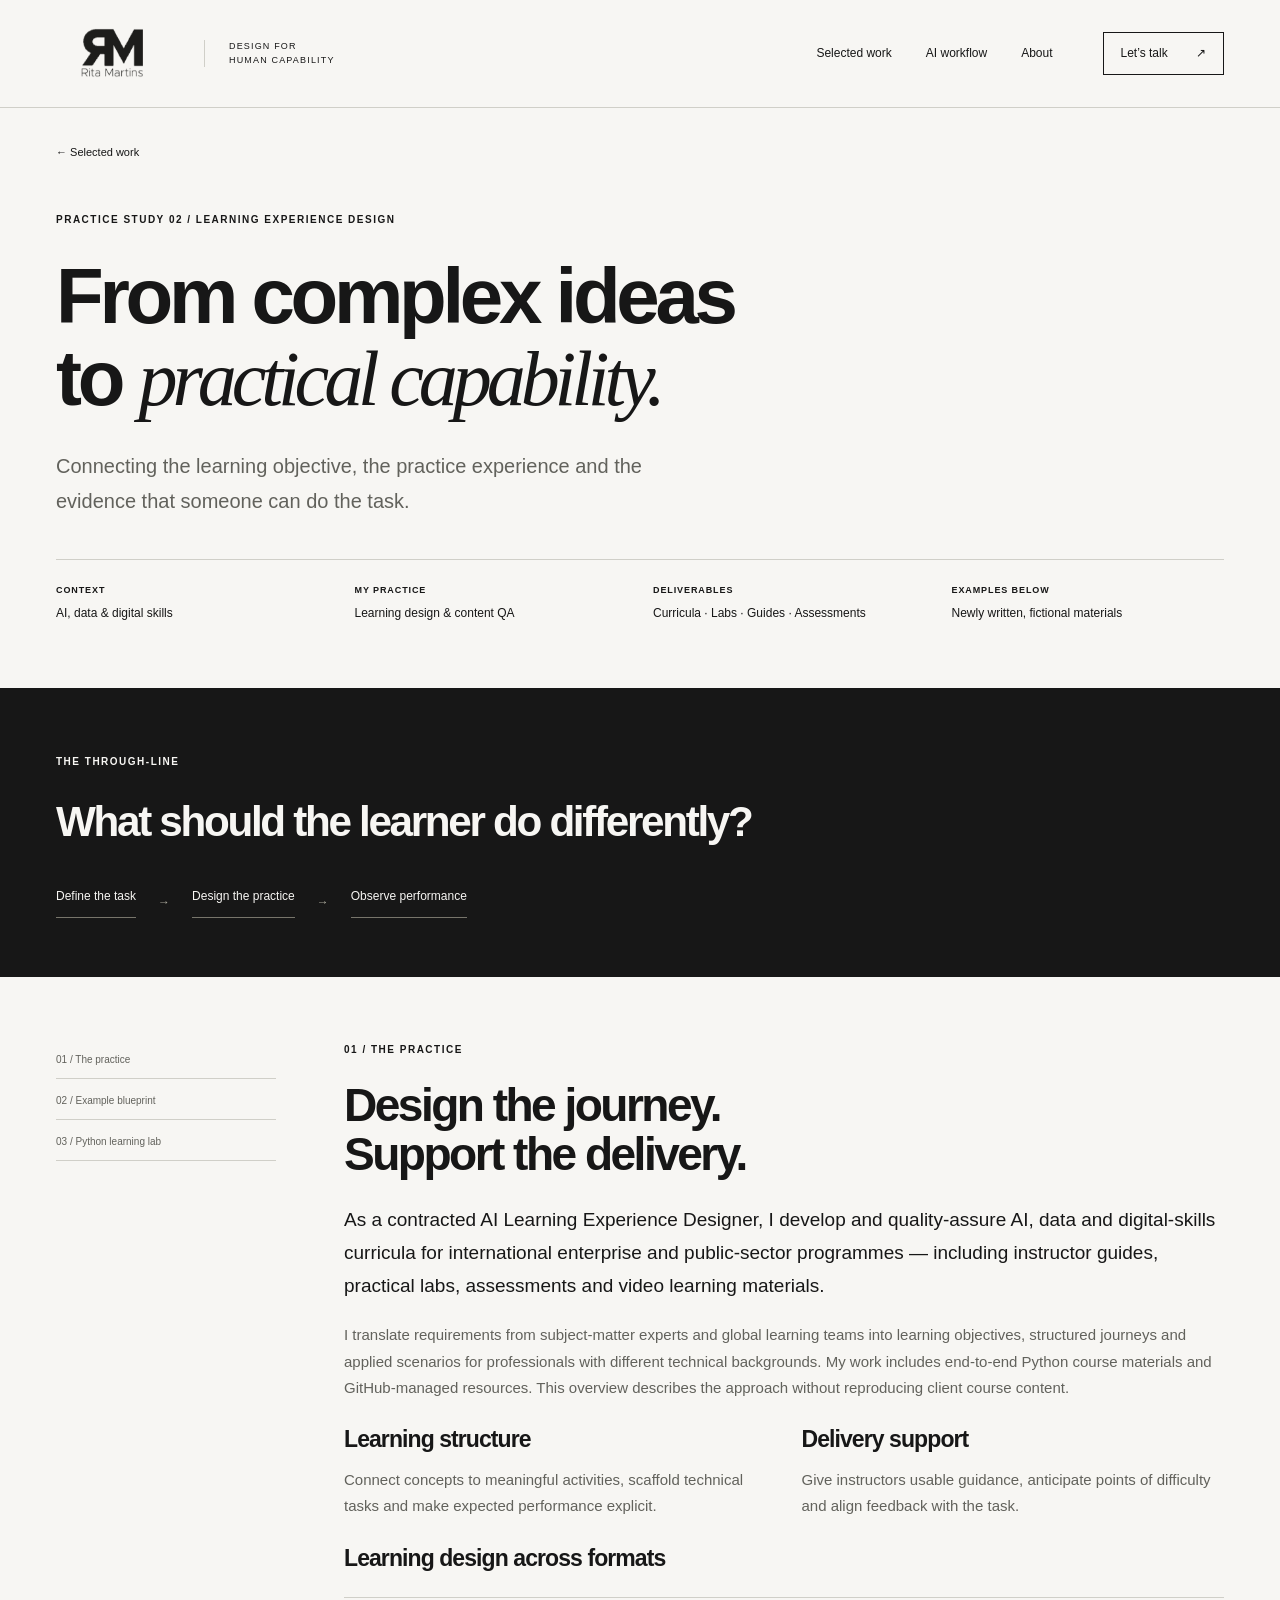
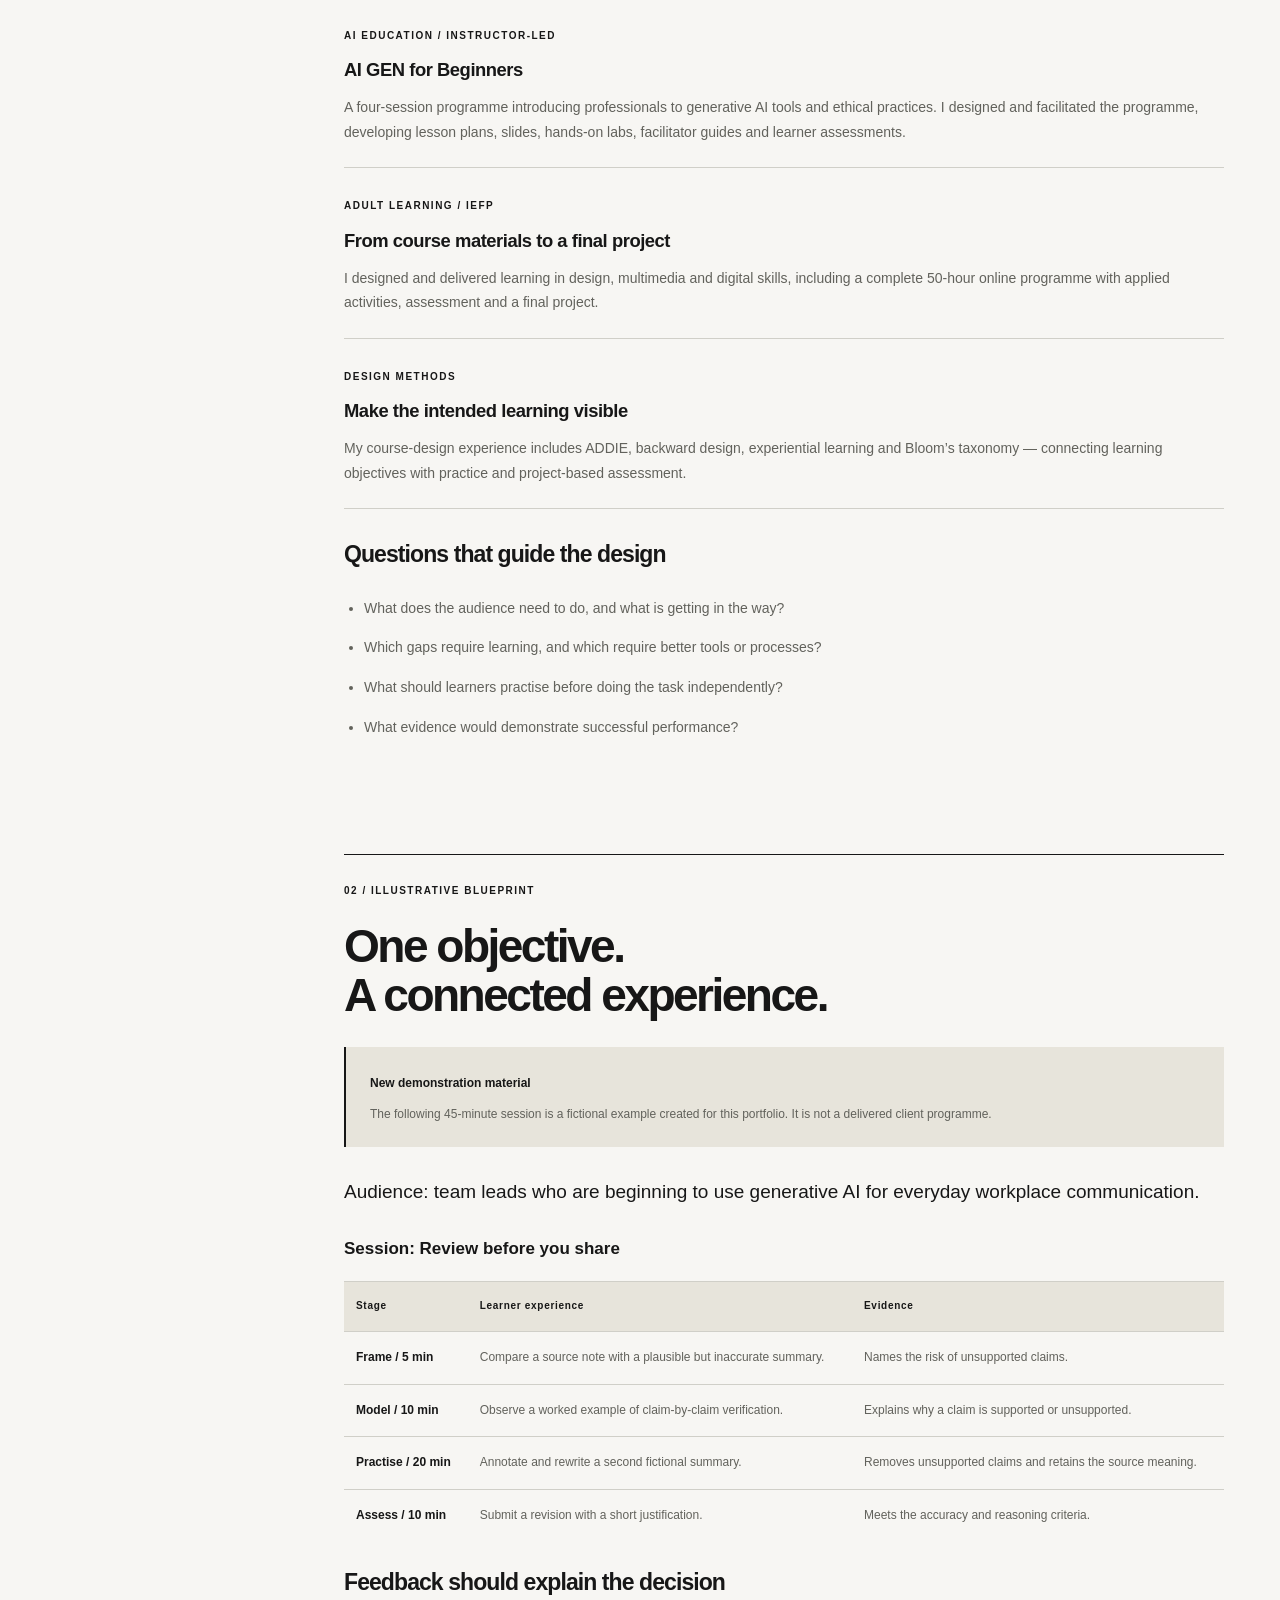
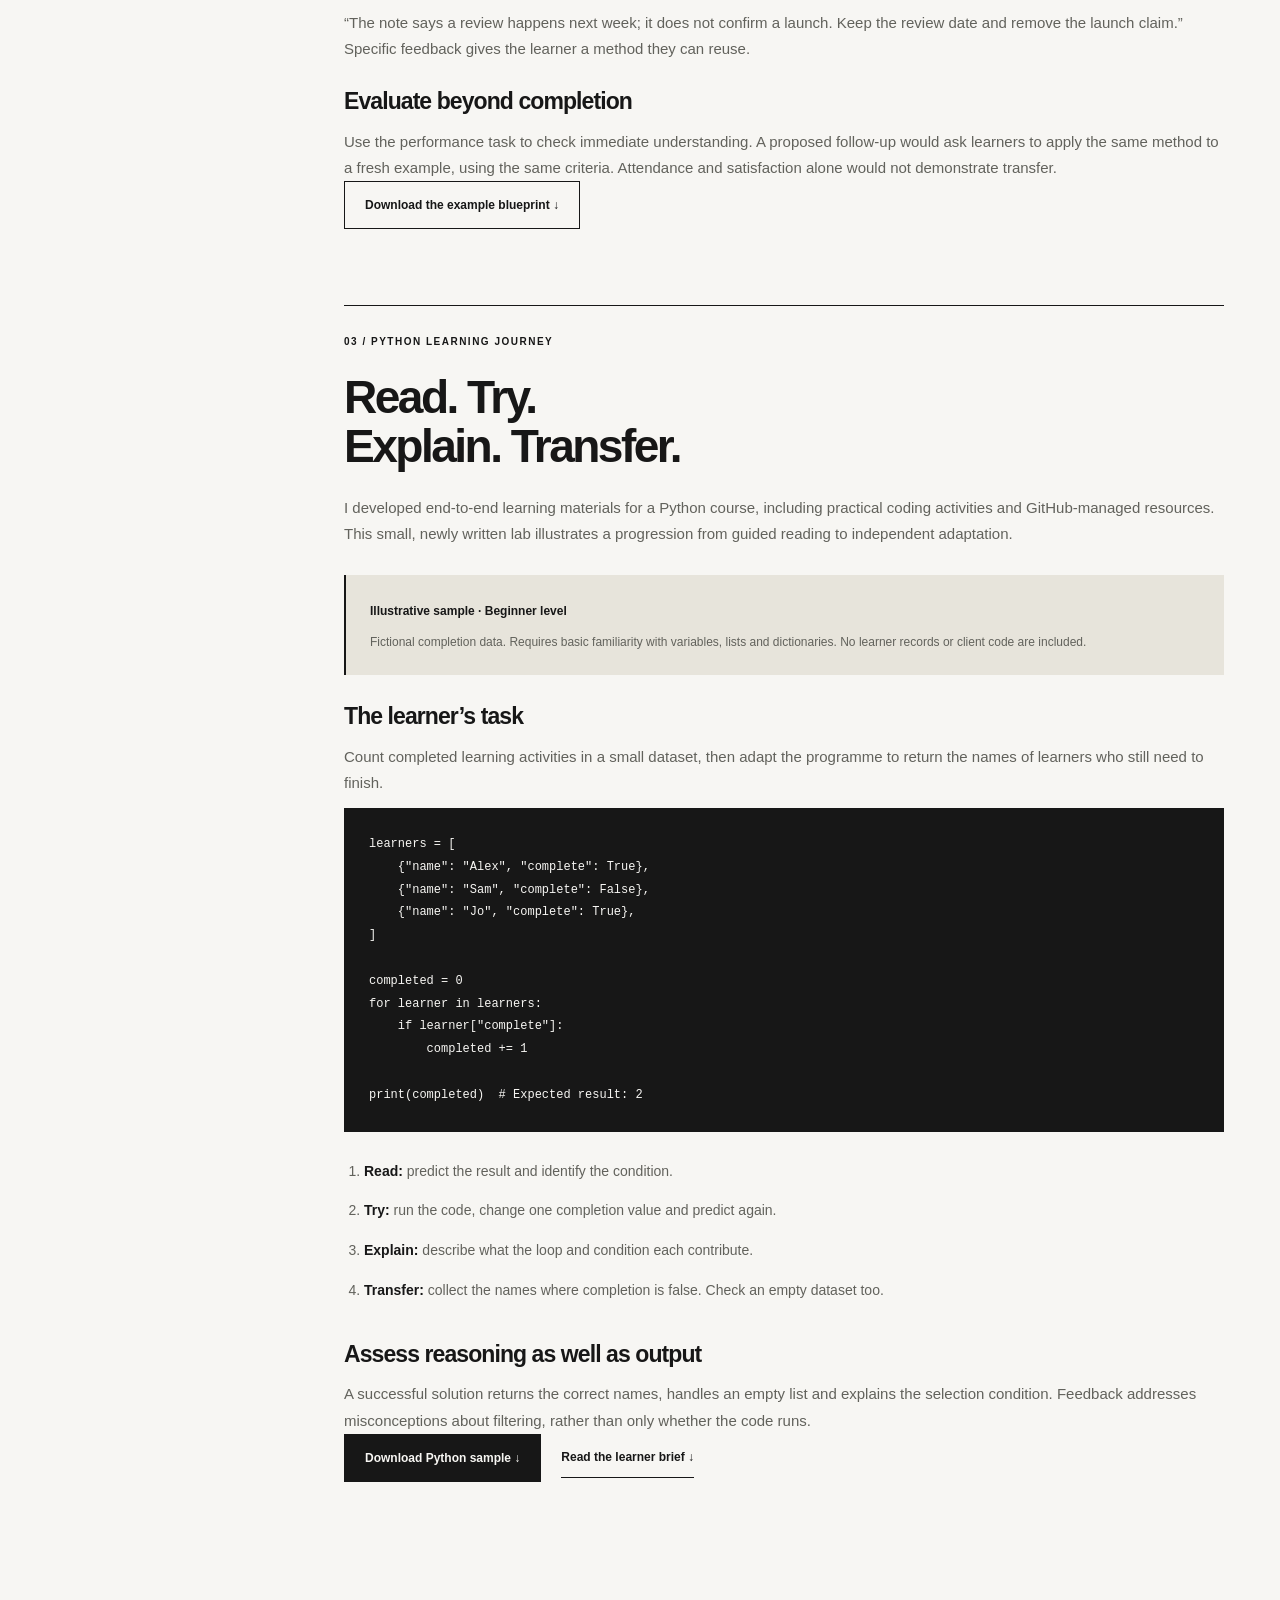
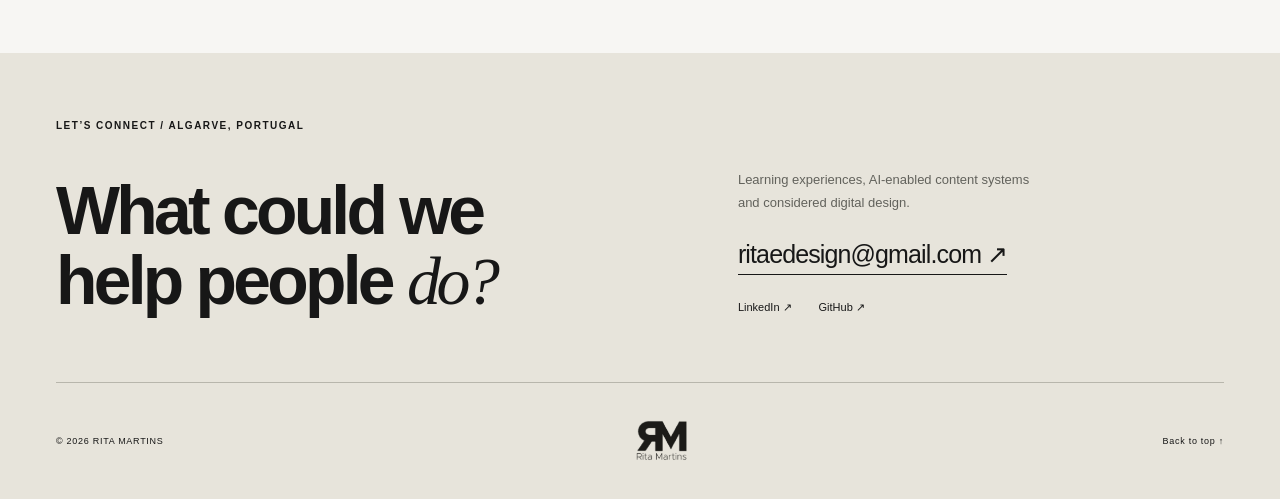
==== learning-design.html @ 3ad0efac "Publish independent learning design portfolio" ====
<!doctype html>
<html lang="en-GB"><head><meta charset="utf-8"><meta name="viewport" content="width=device-width,initial-scale=1">
<title>Learning experience design — Rita Martins</title><meta name="description" content="Rita Martins’ approach to AI and technical learning, with an illustrative learning blueprint and a practical Python lab."><meta name="theme-color" content="#f7f6f3">
<meta property="og:type" content="website"><meta property="og:title" content="Learning experience design — Rita Martins"><meta property="og:description" content="Rita Martins’ approach to AI and technical learning, with an illustrative learning blueprint and a practical Python lab."><link rel="icon" type="image/png" href="assets/rm-logo.png"><link rel="stylesheet" href="styles.css"><script src="script.js" defer></script><link rel="canonical" href="https://ritelian.github.io/rita-agentic-portfolio/learning-design.html"><meta property="og:url" content="https://ritelian.github.io/rita-agentic-portfolio/learning-design.html"><meta property="og:image" content="https://ritelian.github.io/rita-agentic-portfolio/assets/rita-portrait.jpg"><meta property="og:image:alt" content="Rita Martins, designer and educator"></head>
<body><a class="skip" href="#main">Skip to content</a><header class="header"><a class="brand" href="index.html" aria-label="Rita Martins home"><img src="assets/rm-logo.png" width="176" height="106" alt="RM — Rita Martins"></a><span class="header-note">DESIGN FOR<br>HUMAN CAPABILITY</span><button class="menu-toggle" hidden aria-expanded="false" aria-controls="navigation">Menu +</button><nav id="navigation" aria-label="Primary"><a href="index.html#work">Selected work</a><a href="workflow.html">AI workflow</a><a href="index.html#about">About</a><a class="nav-contact" href="#contact">Let’s talk <span aria-hidden="true">↗</span></a></nav></header>
<main id="main"><div class="wrap"><a class="breadcrumb" href="index.html#work">← Selected work</a><section class="case-hero"><div class="kicker">PRACTICE STUDY 02 / LEARNING EXPERIENCE DESIGN</div><h1>From complex ideas<br>to <em>practical capability.</em></h1><p class="case-deck">Connecting the learning objective, the practice experience and the evidence that someone can do the task.</p><dl class="case-meta"><div><dt>CONTEXT</dt><dd>AI, data &amp; digital skills</dd></div><div><dt>MY PRACTICE</dt><dd>Learning design &amp; content QA</dd></div><div><dt>DELIVERABLES</dt><dd>Curricula · Labs · Guides · Assessments</dd></div><div><dt>EXAMPLES BELOW</dt><dd>Newly written, fictional materials</dd></div></dl></section></div><section class="case-banner"><div class="wrap"><span class="kicker">THE THROUGH-LINE</span><h2>What should the learner do differently?</h2><div class="banner-flow"><span>Define the task</span><b aria-hidden="true">→</b><span>Design the practice</span><b aria-hidden="true">→</b><span>Observe performance</span></div></div></section><div class="wrap case-layout"><aside class="case-nav" aria-label="Practice study sections"><a href="#practice">01 / The practice</a><a href="#blueprint">02 / Example blueprint</a><a href="#python">03 / Python learning lab</a></aside><div class="case-content"><section id="practice"><div class="kicker">01 / THE PRACTICE</div><h2>Design the journey.<br>Support the delivery.</h2><p class="lead">As a contracted AI Learning Experience Designer, I develop and quality-assure AI, data and digital-skills curricula for international enterprise and public-sector programmes — including instructor guides, practical labs, assessments and video learning materials.</p><p>I translate requirements from subject-matter experts and global learning teams into learning objectives, structured journeys and applied scenarios for professionals with different technical backgrounds. My work includes end-to-end Python course materials and GitHub-managed resources. This overview describes the approach without reproducing client course content.</p><div class="two-col"><article><h3>Learning structure</h3><p>Connect concepts to meaningful activities, scaffold technical tasks and make expected performance explicit.</p></article><article><h3>Delivery support</h3><p>Give instructors usable guidance, anticipate points of difficulty and align feedback with the task.</p></article></div><h3>Learning design across formats</h3><div class="practice-record"><article><span class="kicker">AI EDUCATION / INSTRUCTOR-LED</span><h4>AI GEN for Beginners</h4><p>A four-session programme introducing professionals to generative AI tools and ethical practices. I designed and facilitated the programme, developing lesson plans, slides, hands-on labs, facilitator guides and learner assessments.</p></article><article><span class="kicker">ADULT LEARNING / IEFP</span><h4>From course materials to a final project</h4><p>I designed and delivered learning in design, multimedia and digital skills, including a complete 50-hour online programme with applied activities, assessment and a final project.</p></article><article><span class="kicker">DESIGN METHODS</span><h4>Make the intended learning visible</h4><p>My course-design experience includes ADDIE, backward design, experiential learning and Bloom’s taxonomy — connecting learning objectives with practice and project-based assessment.</p></article></div><h3>Questions that guide the design</h3><ul class="clean-list"><li>What does the audience need to do, and what is getting in the way?</li><li>Which gaps require learning, and which require better tools or processes?</li><li>What should learners practise before doing the task independently?</li><li>What evidence would demonstrate successful performance?</li></ul></section><section id="blueprint"><div class="kicker">02 / ILLUSTRATIVE BLUEPRINT</div><h2>One objective.<br>A connected experience.</h2><div class="note"><strong>New demonstration material</strong><p>The following 45-minute session is a fictional example created for this portfolio. It is not a delivered client programme.</p></div><p class="lead">Audience: team leads who are beginning to use generative AI for everyday workplace communication.</p><div class="blueprint-table"><table><caption>Session: Review before you share</caption><thead><tr><th scope="col">Stage</th><th scope="col">Learner experience</th><th scope="col">Evidence</th></tr></thead><tbody><tr><th scope="row">Frame / 5 min</th><td>Compare a source note with a plausible but inaccurate summary.</td><td>Names the risk of unsupported claims.</td></tr><tr><th scope="row">Model / 10 min</th><td>Observe a worked example of claim-by-claim verification.</td><td>Explains why a claim is supported or unsupported.</td></tr><tr><th scope="row">Practise / 20 min</th><td>Annotate and rewrite a second fictional summary.</td><td>Removes unsupported claims and retains the source meaning.</td></tr><tr><th scope="row">Assess / 10 min</th><td>Submit a revision with a short justification.</td><td>Meets the accuracy and reasoning criteria.</td></tr></tbody></table></div><h3>Feedback should explain the decision</h3><p>“The note says a review happens next week; it does not confirm a launch. Keep the review date and remove the launch claim.” Specific feedback gives the learner a method they can reuse.</p><h3>Evaluate beyond completion</h3><p>Use the performance task to check immediate understanding. A proposed follow-up would ask learners to apply the same method to a fresh example, using the same criteria. Attendance and satisfaction alone would not demonstrate transfer.</p><a class="button secondary" href="samples/ai-learning-blueprint.md" download>Download the example blueprint ↓</a></section>
<section id="python"><div class="kicker">03 / PYTHON LEARNING JOURNEY</div><h2>Read. Try.<br>Explain. Transfer.</h2><p>I developed end-to-end learning materials for a Python course, including practical coding activities and GitHub-managed resources. This small, newly written lab illustrates a progression from guided reading to independent adaptation.</p><div class="note"><strong>Illustrative sample · Beginner level</strong><p>Fictional completion data. Requires basic familiarity with variables, lists and dictionaries. No learner records or client code are included.</p></div><h3>The learner’s task</h3><p>Count completed learning activities in a small dataset, then adapt the programme to return the names of learners who still need to finish.</p><pre class="terminal"><code>learners = [
    {"name": "Alex", "complete": True},
    {"name": "Sam", "complete": False},
    {"name": "Jo", "complete": True},
]

completed = 0
for learner in learners:
    if learner["complete"]:
        completed += 1

print(completed)  # Expected result: 2</code></pre><ol class="clean-list"><li><strong>Read:</strong> predict the result and identify the condition.</li><li><strong>Try:</strong> run the code, change one completion value and predict again.</li><li><strong>Explain:</strong> describe what the loop and condition each contribute.</li><li><strong>Transfer:</strong> collect the names where completion is false. Check an empty dataset too.</li></ol><h3>Assess reasoning as well as output</h3><p>A successful solution returns the correct names, handles an empty list and explains the selection condition. Feedback addresses misconceptions about filtering, rather than only whether the code runs.</p><div class="demo-actions"><a class="button" href="samples/python-learning-lab.py" download>Download Python sample ↓</a><a class="text-link" href="samples/python-learning-lab.md" download>Read the learner brief ↓</a></div></section></div></div></main><footer id="contact" class="footer"><div class="wrap"><div class="kicker">LET’S CONNECT / ALGARVE, PORTUGAL</div><div class="footer-grid"><h2>What could we<br>help people <em>do?</em></h2><div><p>Learning experiences, AI-enabled content systems<br>and considered digital design.</p><a class="email" href="mailto:ritaedesign@gmail.com">ritaedesign@gmail.com ↗</a><div class="social"><a href="https://www.linkedin.com/in/ritaelianamartins/" target="_blank" rel="noopener noreferrer">LinkedIn ↗</a><a href="https://github.com/ritelian" target="_blank" rel="noopener noreferrer">GitHub ↗</a></div></div></div><div class="footer-bottom"><span>© <span id="year">2026</span> RITA MARTINS</span><img src="assets/rm-logo.png" width="176" height="106" alt="RM — Rita Martins"><a href="#main">Back to top ↑</a></div></div></footer></body></html>
---- styles.css ----
:root{--paper:#f7f6f3;--ink:#171717;--muted:#62625c;--line:#d0cfc8;--sand:#e7e4db;--max:1328px}*{box-sizing:border-box}html{scroll-behavior:smooth;scroll-padding-top:30px}body{margin:0;background:var(--paper);color:var(--ink);font-family:Arial,Helvetica,sans-serif;-webkit-font-smoothing:antialiased;line-height:1.6}a{color:inherit;text-decoration:none}img{display:block;max-width:100%;height:auto}button,input,select,textarea{font:inherit}button,a,input,select,textarea,summary{-webkit-tap-highlight-color:transparent}button{cursor:pointer}button:disabled{cursor:not-allowed;opacity:.48}a:focus-visible,button:focus-visible,summary:focus-visible,input:focus-visible,textarea:focus-visible,select:focus-visible{outline:3px solid #75623b;outline-offset:5px}::selection{background:#d7cfb8}h1,h2,h3,h4,p,figure{margin:0}h1,h2,h3,h4{line-height:1.06}h1,h2,h3{letter-spacing:-.055em}h1{font-size:clamp(3.2rem,6.8vw,6.3rem);font-weight:700}h2{font-size:clamp(2.5rem,4.4vw,4.25rem)}h3{font-size:clamp(1.65rem,2.6vw,2.6rem)}h4{font-size:1.15rem;line-height:1.35;margin:26px 0 12px}em{font-family:Georgia,'Times New Roman',serif;font-weight:400;letter-spacing:-.065em}p{color:var(--muted);font-size:1rem;line-height:1.75}p+p{margin-top:20px}.wrap{max-width:var(--max);margin:auto;padding-inline:56px}.kicker{font-family:Arial,Helvetica,sans-serif;font-size:10px;line-height:1.5;letter-spacing:.15em;font-weight:700}.muted{color:var(--muted)}.small{font-size:.82rem}.lead{font-size:1.2rem}.skip{position:fixed;top:-100px;left:16px;background:var(--ink);color:white;padding:12px 22px;z-index:100}.skip:focus{top:16px}.header{max-width:1600px;margin:auto;min-height:108px;display:flex;align-items:center;gap:32px;border-bottom:1px solid var(--line);padding:16px 56px}.brand{width:116px;flex-shrink:0}.brand img{width:116px;mix-blend-mode:multiply}.header-note{font-size:9px;line-height:1.5;letter-spacing:.13em;border-left:1px solid var(--line);padding-left:24px}.header nav{display:flex;align-items:center;gap:34px;margin-left:auto;font-size:12px}.header nav a{padding-block:12px}.header nav a:hover,.header nav a[aria-current]{text-decoration:underline;text-underline-offset:6px}.header .nav-contact{border:1px solid var(--ink);padding:11px 17px;margin-left:16px}.nav-contact span{margin-left:25px}.menu-toggle{display:none}.hero{padding-top:27px}.hero-meta{display:flex;justify-content:space-between;gap:20px}.hero-grid{display:grid;grid-template-columns:1.6fr 1fr;gap:60px;align-items:center;padding-top:58px}.role{font-size:12px;color:var(--ink);margin-bottom:23px}.hero h1{line-height:.98}.hero h1 em{display:inline-block;margin-top:8px}.intro{max-width:470px;font-size:16px;margin-top:29px;margin-bottom:26px}.button{display:inline-flex;align-items:center;justify-content:space-between;gap:34px;border:1px solid var(--ink);background:var(--ink);color:var(--paper);padding:14px 20px;font-size:12px;line-height:1.5;font-weight:700;min-height:46px;text-align:left;transition:background .18s,transform .18s}.button:not(:disabled):hover{background:#363630;transform:translateY(-2px)}.button.secondary{background:transparent;color:var(--ink)}.button.secondary:hover{background:var(--sand)}.portrait{position:relative;align-self:stretch;max-width:360px;justify-self:end;width:100%;padding-top:20px}.portrait>img{width:100%;height:453px;object-fit:cover;filter:grayscale(1);object-position:center 33%}.portrait figcaption{display:flex;justify-content:space-between;gap:10px;font-size:8px;letter-spacing:.08em;padding-top:13px}.portrait-note{position:absolute;bottom:60px;left:-44px;line-height:1.03;font-size:43px;letter-spacing:-.06em;background:var(--paper);padding:18px 25px 18px 0;font-family:Georgia,serif;font-style:italic}.hero-bottom{border-top:1px solid var(--line);display:flex;justify-content:space-between;gap:20px;font-size:9px;letter-spacing:.12em;margin-top:61px;padding-block:21px}.intro-section{padding-top:95px;padding-bottom:104px;display:grid;grid-template-columns:1fr 2.6fr;column-gap:48px;row-gap:24px}.intro-section h2{font-size:clamp(2rem,3.1vw,3rem);line-height:1.16}.intro-section>p{grid-column:2;max-width:630px;font-size:16px}.intro-section .kicker{padding-top:10px}.section-heading{border-top:1px solid var(--ink);padding-top:24px;display:flex;justify-content:space-between;align-items:end;gap:45px;margin-bottom:46px}.section-heading h2{margin-top:22px}.section-heading>p{font-size:14px;max-width:350px}.featured-project{display:grid;grid-template-columns:1.3fr 1fr;gap:54px;align-items:center}.workflow-art,.learning-art,.python-art{position:relative;display:flex;flex-direction:column;min-height:465px;padding:26px 28px;background:var(--ink);color:var(--paper);overflow:hidden}.art-top,.art-bottom{display:flex;justify-content:space-between;gap:15px;font-size:9px;font-weight:700;letter-spacing:.09em}.art-bottom{margin-top:auto;align-items:center;padding-top:30px}.art-bottom>span:last-child{font-size:27px;line-height:1}.art-statement{font-size:clamp(2.3rem,3.8vw,3.4rem);font-weight:700;line-height:1.07;letter-spacing:-.055em;margin-top:48px}.art-statement>span{display:block;font-family:Georgia,serif;font-style:italic;font-weight:400;font-size:.68em;color:#c1bfb5;margin-top:14px}.mini-flow{display:flex;align-items:center;gap:11px;margin-top:37px}.mini-flow>span{border:1px solid #77766e;padding:14px 14px;flex:1;font-size:9px;font-weight:700;letter-spacing:.08em}.mini-flow small{display:block;font-weight:400;font-size:10px;letter-spacing:0;margin-top:5px;color:#c9c7be}.mini-flow b{font-size:13px;font-weight:400}.mini-flow .white-node{color:var(--ink);background:var(--paper);border-color:var(--paper)}.mini-flow .white-node small{color:#55554c}.workflow-art:hover .art-bottom>span:last-child,.learning-art:hover .art-bottom>span:last-child,.python-art:hover .art-bottom>span:last-child{transform:translate(3px,-3px)}.art-bottom>span:last-child{transition:transform .2s}.featured-copy h3{margin:21px 0;font-size:clamp(2rem,3.2vw,3rem)}.featured-copy>p{font-size:14px}.featured-copy .small{font-size:12px}.tags{display:flex;flex-wrap:wrap;gap:7px;margin-top:24px}.tags span{font-size:9px;padding:6px 9px;border:1px solid var(--line)}.text-link{font-size:12px;font-weight:700;border-bottom:1px solid var(--ink);display:inline-block;padding:9px 0;line-height:1.7}.featured-copy .text-link{margin-top:23px}.text-link:hover{border-bottom-width:2px}.project-pair{display:grid;grid-template-columns:1fr 1fr;gap:32px;margin-top:76px}.learning-art,.python-art{min-height:370px}.learning-art{background:var(--sand);color:var(--ink)}.blueprint{margin-top:37px}.blueprint>div{border-top:1px solid #99978f;display:grid;grid-template-columns:34px 1fr;align-items:baseline;padding:11px 0}.blueprint>div>span{font-size:10px}.blueprint strong{font-size:30px;letter-spacing:-.06em;line-height:1.3}.blueprint small{grid-column:2;font-size:11px;color:#57564e}.python-art{background:#deddd8;color:var(--ink)}.code-sheet{background:var(--paper);margin-top:30px;padding:19px 22px;box-shadow:12px 12px 0 #cbc9c1}.code-label{font-size:8px;letter-spacing:.06em}.code-sheet pre{font-size:12px;line-height:1.8;margin:12px 0 0;white-space:pre-wrap}.code-sheet code>span{color:#68675e}.project-text{padding-top:24px}.project-text h3{margin:15px 0}.project-text p{font-size:14px;max-width:460px}.project-text .text-link{margin-top:17px}.work{padding-bottom:106px}.method{background:var(--ink);color:var(--paper);padding:85px 0 94px}.method-grid{display:grid;grid-template-columns:1.2fr 1fr;gap:78px;margin-top:37px}.method h2{font-size:clamp(2.3rem,3.8vw,3.65rem);line-height:1.12}.method em{color:#c8c4b7}.principles article{display:flex;gap:23px;border-top:1px solid #54544c;padding:18px 0}.principles article>span{font-size:10px;color:#c5c3b8}.principles h3{font-size:17px;letter-spacing:-.025em;margin-bottom:10px;line-height:1.3}.principles p{font-size:13px;color:#bdbcb4}.design-section{padding-top:108px;padding-bottom:105px}.design-grid{display:grid;grid-template-columns:1fr 1fr;gap:80px;align-items:center}.type-specimen{background:var(--sand);padding:28px 30px}.type-specimen .kicker{font-size:8px}.type-specimen>strong{font-size:clamp(90px,10vw,155px);letter-spacing:-.09em;line-height:1.6;display:flex;justify-content:space-between;font-weight:400}.type-specimen>strong span{font-size:.75em;font-weight:400}.specimen-rule{height:2px;background:var(--ink)}.swatches{display:flex;justify-content:space-between;padding-top:19px;font-size:9px;letter-spacing:.08em}.design-grid h3{margin-bottom:22px}.design-grid p{font-size:15px}.design-grid .text-link{margin-top:22px}.about{padding-bottom:110px}.about>.kicker{padding-top:22px;border-top:1px solid var(--ink)}.about-grid{display:grid;grid-template-columns:1.1fr 1fr;gap:74px;margin-top:36px}.about-grid h2{line-height:1.1}.about-grid p{font-size:15px}.about-grid .lead{font-size:19px;color:var(--ink)}.facts{margin:29px 0 20px}.facts>div{display:grid;grid-template-columns:85px 1fr;gap:15px;border-top:1px solid var(--line);padding:15px 0}.facts dt{font-size:9px;letter-spacing:.1em}.facts dd{font-size:12px;margin:0}.footer{background:var(--sand);padding-top:65px}.footer-grid{display:grid;grid-template-columns:1.3fr 1fr;gap:50px;align-items:end;margin:36px 0 65px}.footer h2{font-size:clamp(2.7rem,5.3vw,5rem);line-height:1.03}.footer p{font-size:13px}.email{display:inline-block;font-size:clamp(17px,2vw,25px);letter-spacing:-.035em;border-bottom:1px solid var(--ink);margin-top:20px;overflow-wrap:anywhere}.social{display:flex;gap:27px;font-size:11px;margin-top:24px}.social a:hover{text-decoration:underline}.footer-bottom{border-top:1px solid #b8b6ac;display:flex;align-items:center;justify-content:space-between;gap:20px;min-height:117px;font-size:9px;letter-spacing:.08em}.footer-bottom img{width:94px;mix-blend-mode:multiply}.breadcrumb{display:inline-block;font-size:11px;margin-top:28px;padding:8px 0}.case-hero{padding:42px 0 48px}.case-hero h1{font-size:clamp(3rem,6.1vw,5.8rem);margin:28px 0;line-height:1.06;max-width:1060px}.case-deck{font-size:20px;max-width:660px}.case-meta{display:grid;grid-template-columns:repeat(4,1fr);gap:26px;border-top:1px solid var(--line);padding-top:23px;margin-top:40px}.case-meta dt{font-size:9px;letter-spacing:.1em;font-weight:700}.case-meta dd{font-size:12px;margin:7px 0 0}.case-banner{background:var(--ink);color:var(--paper);padding:59px 0}.case-banner h2{font-size:clamp(1.8rem,3.3vw,3rem);margin-top:25px;line-height:1.17}.banner-flow{display:flex;align-items:center;gap:22px;flex-wrap:wrap;margin-top:40px;font-size:12px}.banner-flow>span{border-bottom:1px solid #77756b;padding-bottom:11px}.banner-flow b{font-weight:400;color:#aaa89b}.case-layout{display:grid;grid-template-columns:220px minmax(0,1fr);gap:68px;padding-top:65px;padding-bottom:95px}.case-nav{align-self:start;position:sticky;top:25px;display:flex;flex-direction:column;gap:4px}.case-nav a{font-size:10px;padding:10px 0;color:var(--muted);border-bottom:1px solid var(--line)}.case-nav a:hover{color:var(--ink)}.case-content{min-width:0}.case-content section{padding-bottom:76px;scroll-margin-top:30px}.case-content section+section{border-top:1px solid var(--ink);padding-top:28px}.case-content h2{font-size:clamp(2.3rem,3.6vw,3.5rem);margin:24px 0}.case-content h3{font-size:23px;letter-spacing:-.04em;margin:26px 0 13px;line-height:1.2}.case-content p{font-size:15px}.case-content .lead{font-size:19px;color:var(--ink)}.note{background:var(--sand);border-left:2px solid var(--ink);padding:22px 24px;margin:28px 0}.note strong{font-size:12px}.note p{font-size:12px;margin-top:9px}.two-col{display:grid;grid-template-columns:1fr 1fr;gap:35px;margin:25px 0}.two-col h3{margin-top:0}.clean-list{padding-left:20px;margin:20px 0 30px}.clean-list li{padding:8px 0;font-size:14px;line-height:1.7;color:var(--muted)}.clean-list strong{color:var(--ink)}.workflow-steps{list-style:none;padding:0;margin:35px 0}.workflow-steps>li{display:grid;grid-template-columns:40px 1fr;gap:18px;border-top:1px solid var(--line);padding:24px 0}.step-index{font-size:12px;color:var(--muted);padding-top:4px}.owner{font-size:9px;font-weight:700;letter-spacing:.1em}.workflow-steps h3{margin-top:10px}.workflow-steps small{font-size:11px;display:block;margin-top:13px;color:var(--muted)}.workflow-steps .human-step{background:var(--sand);padding:24px 20px;margin-inline:-20px;border-color:var(--sand)}details{border-block:1px solid var(--line);padding:17px 0}summary{cursor:pointer;font-size:13px;font-weight:700;line-height:1.5}details p{margin-top:15px}.terminal{font-family:ui-monospace,SFMono-Regular,Consolas,monospace;background:var(--ink);color:var(--paper);padding:25px;font-size:12px;line-height:1.9;overflow:auto;tab-size:2}.form-grid{display:grid;grid-template-columns:1.5fr 1fr;gap:20px}form label{display:block;font-size:12px;font-weight:700}select,textarea{display:block;width:100%;border:1px solid #9b9990;background:#fff;color:var(--ink);padding:12px;border-radius:0;margin:9px 0 20px;font-size:14px;line-height:1.6}textarea{resize:vertical;min-height:112px}.demo-status{font-size:12px;padding:20px 0;border-bottom:1px solid var(--line);margin-top:15px;min-height:62px}.stage-track{padding:0;list-style:none;display:grid;grid-template-columns:repeat(3,1fr);gap:10px;margin-top:22px}.stage-track li{font-size:10px;padding:10px;border:1px solid var(--line)}.stage-track li.done{background:var(--sand);border-color:#918d80}.stage-track li.current{background:var(--ink);color:white}.sample-output{background:#fff;padding:27px;margin-top:23px;border:1px solid var(--line)}.sample-output p,.sample-output li{font-size:13px}.sample-output ol,.sample-output ul{padding-left:20px;line-height:1.8}.source-pair{display:grid;grid-template-columns:1fr 1fr;gap:18px;margin-top:22px}.source-pair>div{padding:16px;background:var(--paper)}.source-pair strong{font-size:11px}.source-pair p{margin-top:9px}.review-gate{border:1px solid var(--line);margin:25px 0;padding:17px 20px 20px}.review-gate legend{font-size:12px;font-weight:700;padding:0 7px}.review-gate label{display:flex;align-items:flex-start;gap:12px;font-size:12px;margin-top:14px;cursor:pointer}.review-gate input{margin:3px 0 0;width:18px;height:18px;flex-shrink:0;accent-color:var(--ink)}.demo-actions{display:flex;align-items:center;gap:20px;flex-wrap:wrap}.text-button{border:0;border-bottom:1px solid var(--ink);padding:8px 0;background:none;font-size:12px;font-weight:700}.acceptance{padding:18px 0;color:var(--ink)!important;font-weight:700}.demo-section .small{font-size:11px}blockquote{margin:35px 0;font-family:Georgia,serif;font-style:italic;font-size:29px;line-height:1.35;letter-spacing:-.03em;padding-left:24px;border-left:2px solid var(--ink)}.blueprint-table{overflow-x:auto;margin:27px 0}table{border-collapse:collapse;width:100%;text-align:left;font-size:12px;line-height:1.65}caption{text-align:left;font-size:17px;font-weight:700;padding-bottom:18px}th,td{border-top:1px solid var(--line);padding:16px 12px;vertical-align:top}thead th{background:var(--sand);font-size:10px;letter-spacing:.07em}tbody th{min-width:105px}td{min-width:130px;color:var(--muted)}[hidden]{display:none!important}
@media(min-width:1450px){.hero-grid{gap:90px}.portrait{max-width:375px}.portrait>img{height:485px}}
@media(max-width:1050px){.wrap{padding-inline:34px}.header{padding-inline:34px;gap:20px}.header-note{display:none}.header nav{gap:23px}.hero-grid{gap:34px;grid-template-columns:1.4fr 1fr}.hero h1{font-size:7vw}.portrait>img{height:410px}.portrait-note{font-size:34px;left:-20px}.featured-project{gap:30px;grid-template-columns:1.15fr 1fr}.workflow-art{padding:23px;min-height:445px}.mini-flow{gap:6px}.mini-flow>span{padding:12px 8px}.intro-section{grid-template-columns:1fr 3fr;gap:26px}.method-grid,.about-grid,.design-grid{gap:40px}.case-layout{grid-template-columns:155px minmax(0,1fr);gap:38px}.case-meta{grid-template-columns:repeat(2,1fr)}.case-hero h1{font-size:7vw}.header .nav-contact{margin-left:0}.learning-art,.python-art{padding:23px 20px}.code-sheet{padding:16px}.code-sheet pre{font-size:11px}}
@media(max-width:720px){.wrap{padding-inline:23px}.header{padding:9px 23px;min-height:85px;flex-wrap:wrap;gap:8px 20px}.brand,.brand img{width:100px}.header nav{width:100%;display:flex;flex-wrap:wrap;gap:10px 24px;margin-left:0;padding:12px 0}.header nav a{font-size:12px}.header .nav-contact{border:0;padding:12px 0}.nav-contact span{margin-left:5px}.js .menu-toggle{display:block;margin-left:auto;border:1px solid var(--ink);background:transparent;padding:9px 14px;font-size:12px;min-height:44px}.js .header nav{display:none}.js .header nav.open{display:flex}.hero{padding-top:22px}.hero-meta{font-size:8px;gap:15px}.hero-meta>span:last-child{text-align:right}.hero-grid{grid-template-columns:1fr;padding-top:38px;gap:37px}.role{font-size:11px;margin-bottom:18px}.hero h1{font-size:clamp(48px,10.9vw,78px)}.intro{font-size:15px;margin-top:25px;max-width:490px}.portrait{max-width:none;display:grid;grid-template-columns:1fr;justify-self:stretch;padding-top:0}.portrait>img{width:72%;max-width:320px;height:330px;margin-left:auto;object-position:center 26%}.portrait-note{left:0;bottom:48px;font-size:40px;padding-right:20px}.portrait figcaption{font-size:7px;padding-top:14px;gap:10px}.hero-bottom{margin-top:32px;padding-block:17px;font-size:8px;flex-wrap:wrap;gap:13px}.hero-bottom>span:nth-child(2){display:none}.intro-section{display:block;padding-top:56px;padding-bottom:65px}.intro-section h2{margin:24px 0;font-size:30px}.intro-section>p{font-size:15px}.section-heading{display:block;margin-bottom:30px}.section-heading h2{margin-top:20px;font-size:42px}.section-heading>p{margin-top:22px;font-size:14px}.section-heading>p br{display:none}.featured-project{grid-template-columns:1fr;gap:30px}.workflow-art{min-height:380px;padding:24px}.art-statement{font-size:40px;margin-top:33px}.mini-flow{margin-top:28px;gap:8px}.mini-flow>span{padding:12px 10px}.featured-copy h3{font-size:36px}.featured-copy h3 br{display:none}.featured-copy>p{font-size:15px}.project-pair{grid-template-columns:1fr;gap:45px;margin-top:50px}.learning-art,.python-art{min-height:340px}.code-sheet{padding:20px}.code-sheet pre{font-size:13px}.project-text h3{font-size:31px}.project-text p{font-size:15px}.work{padding-bottom:67px}.method{padding:55px 0 58px}.method-grid{grid-template-columns:1fr;gap:35px;margin-top:28px}.method h2{font-size:37px}.principles p{font-size:14px}.design-section{padding-top:65px;padding-bottom:65px}.design-grid{grid-template-columns:1fr;gap:30px}.type-specimen>strong{font-size:125px;line-height:1.4}.design-grid h3{font-size:29px}.about{padding-bottom:67px}.about-grid{grid-template-columns:1fr;gap:30px}.about-grid h2{font-size:41px}.about-grid .lead{font-size:18px}.footer{padding-top:45px}.footer-grid{grid-template-columns:1fr;gap:29px;margin:29px 0 37px}.footer h2{font-size:45px}.footer-bottom{gap:15px;font-size:8px;min-height:100px}.footer-bottom img{width:70px}.case-hero{padding-top:29px;padding-bottom:27px}.case-hero h1{font-size:clamp(40px,9vw,62px);margin-block:24px;overflow-wrap:break-word}.case-deck{font-size:17px}.case-meta{gap:22px 16px;margin-top:28px}.case-meta dd{font-size:11px}.case-banner{padding:39px 0}.case-banner h2{font-size:28px}.case-banner h2 br{display:none}.banner-flow{gap:11px;font-size:10px;margin-top:28px}.case-layout{display:block;padding-top:24px;padding-bottom:24px}.case-nav{position:static;display:grid;grid-template-columns:1fr 1fr;gap:0 20px;margin-bottom:42px}.case-nav a{font-size:10px}.case-content h2{font-size:35px}.case-content .lead{font-size:17px}.case-content p{font-size:15px}.case-content section{padding-bottom:48px}.two-col{grid-template-columns:1fr;gap:25px}.two-col h3{margin:0 0 12px}.note{padding:18px}.note p{font-size:12px}.workflow-steps{margin-top:27px}.workflow-steps>li{grid-template-columns:25px 1fr;gap:13px}.workflow-steps .human-step{margin-inline:-10px;padding-inline:10px}.workflow-steps h3{font-size:21px}.workflow-steps p{font-size:14px}.terminal{font-size:11px;padding:18px}.form-grid{grid-template-columns:1fr;gap:0}.sample-output{padding:20px 16px}.stage-track{gap:5px}.stage-track li{font-size:9px;padding:8px}.source-pair{grid-template-columns:1fr}.source-pair p,.sample-output p{font-size:13px}.review-gate{padding:15px}.review-gate label{font-size:12px}.demo-actions{gap:14px}.demo-actions .button{font-size:11px;padding-inline:15px}.blueprint-table{margin-inline:-3px}blockquote{font-size:25px}}
@media(prefers-reduced-motion:reduce){html{scroll-behavior:auto}*,*::before,*::after{animation:none!important;transition:none!important}}
@media print{body{background:white;color:black}.header,.footer,.case-nav,.breadcrumb,.skip,form,.review-gate,.demo-actions,.stage-track,.demo-status,.note{display:none!important}.wrap{padding:0}.case-layout{display:block;padding:0}.case-banner{background:white;color:black}.case-content section,.case-hero{break-inside:auto}.terminal{white-space:pre-wrap;background:#eee;color:black}.sample-output{border:0;padding:0}body.print-sample main>*:not(.wrap),body.print-sample .case-content>section:not(#demo),body.print-sample #demo>h1,body.print-sample #demo>p,body.print-sample #demo>.kicker,body.print-sample #accepted-actions{display:none!important}body.print-sample #demo{border:0;padding:0}body.print-sample .sample-output:before{content:'Rita Martins / Fictional workflow demonstration';display:block;font-weight:bold;margin-bottom:20px}.sample-output li{break-inside:avoid}}
.practice-record{border-top:1px solid var(--line);margin:24px 0 32px}.practice-record article{border-bottom:1px solid var(--line);padding:23px 0}.practice-record h4{margin:12px 0;letter-spacing:-.025em}.practice-record p{font-size:14px}
.career-list{margin-top:32px}.career-list h3{font-size:22px;margin-bottom:20px}.career-list>div{display:grid;grid-template-columns:100px 1fr;gap:17px;border-top:1px solid var(--line);padding:17px 0}.career-list>div>span{font-size:9px;letter-spacing:.05em;padding-top:3px}.career-list p{font-size:12px;line-height:1.7}.career-list strong{color:var(--ink)}.career-list small{font-size:10px}@media(max-width:400px){.career-list>div{grid-template-columns:80px 1fr;gap:13px}}
.process-hero h1{font-size:clamp(2.8rem,5.6vw,5.4rem)}.process-hero .banner-flow>span{border-color:var(--line)}.process-tools{margin-top:30px;color:var(--muted)}.banner-description{max-width:590px;margin-top:24px;color:#cfcdc4}.instruction-map{margin:30px 0;background:var(--sand);padding:24px}.instruction-header{display:flex;justify-content:space-between;gap:18px;font:10px ui-monospace,monospace;padding-bottom:22px}.instruction-row{display:grid;grid-template-columns:1.05fr 1fr;gap:24px;border-top:1px solid #b6b3a8;padding:19px 0}.instruction-row code{font-size:11px;overflow-wrap:anywhere;align-self:start}.instruction-row strong{font-size:13px}.instruction-row p{font-size:12px;margin-top:6px}.review-incident{display:grid;grid-template-columns:150px 1fr;gap:25px;margin:32px 0;border-block:1px solid var(--line);padding:25px 0;align-items:center}.incident-number{font-size:88px;line-height:1;letter-spacing:-.07em}.incident-number>span{font-size:12px;display:block;letter-spacing:.05em;margin-top:12px}.review-incident h3{margin:0 0 14px}.feedback-loop{display:flex;gap:16px;flex-wrap:wrap;align-items:center;background:var(--sand);padding:19px;margin-top:26px;font-size:12px}.feedback-loop b{font-weight:400}.result-grid{display:grid;grid-template-columns:repeat(3,1fr);gap:25px;margin-top:35px}.result-grid article{border-top:1px solid var(--ink);padding-top:20px}.result-number{font-size:75px;line-height:1;letter-spacing:-.07em;display:block}.result-number span{display:block;font-size:11px;line-height:1.5;letter-spacing:0;margin-top:13px}.result-grid p{font-size:13px;margin-top:18px}.demo-invitation{background:var(--sand);padding:25px;margin:32px 0}.demo-invitation h3{margin-top:15px}.demo-page{display:block;max-width:900px;margin:auto;padding-top:32px}.case-content p.small{font-size:12px}@media(max-width:720px){.instruction-map{padding:18px}.instruction-row{grid-template-columns:1fr;gap:9px}.instruction-row code{font-size:11px}.review-incident{grid-template-columns:80px 1fr;gap:18px}.incident-number{font-size:65px}.review-incident h3{font-size:21px}.result-grid{grid-template-columns:1fr;gap:25px}.result-number{font-size:62px}.result-grid p{font-size:14px}.demo-page{padding:28px 0}.feedback-loop{font-size:11px;gap:10px}.process-hero h1{font-size:clamp(38px,8.6vw,62px)}}
.demo-title{font-size:clamp(2.3rem,4.4vw,4.25rem);margin:24px 0}
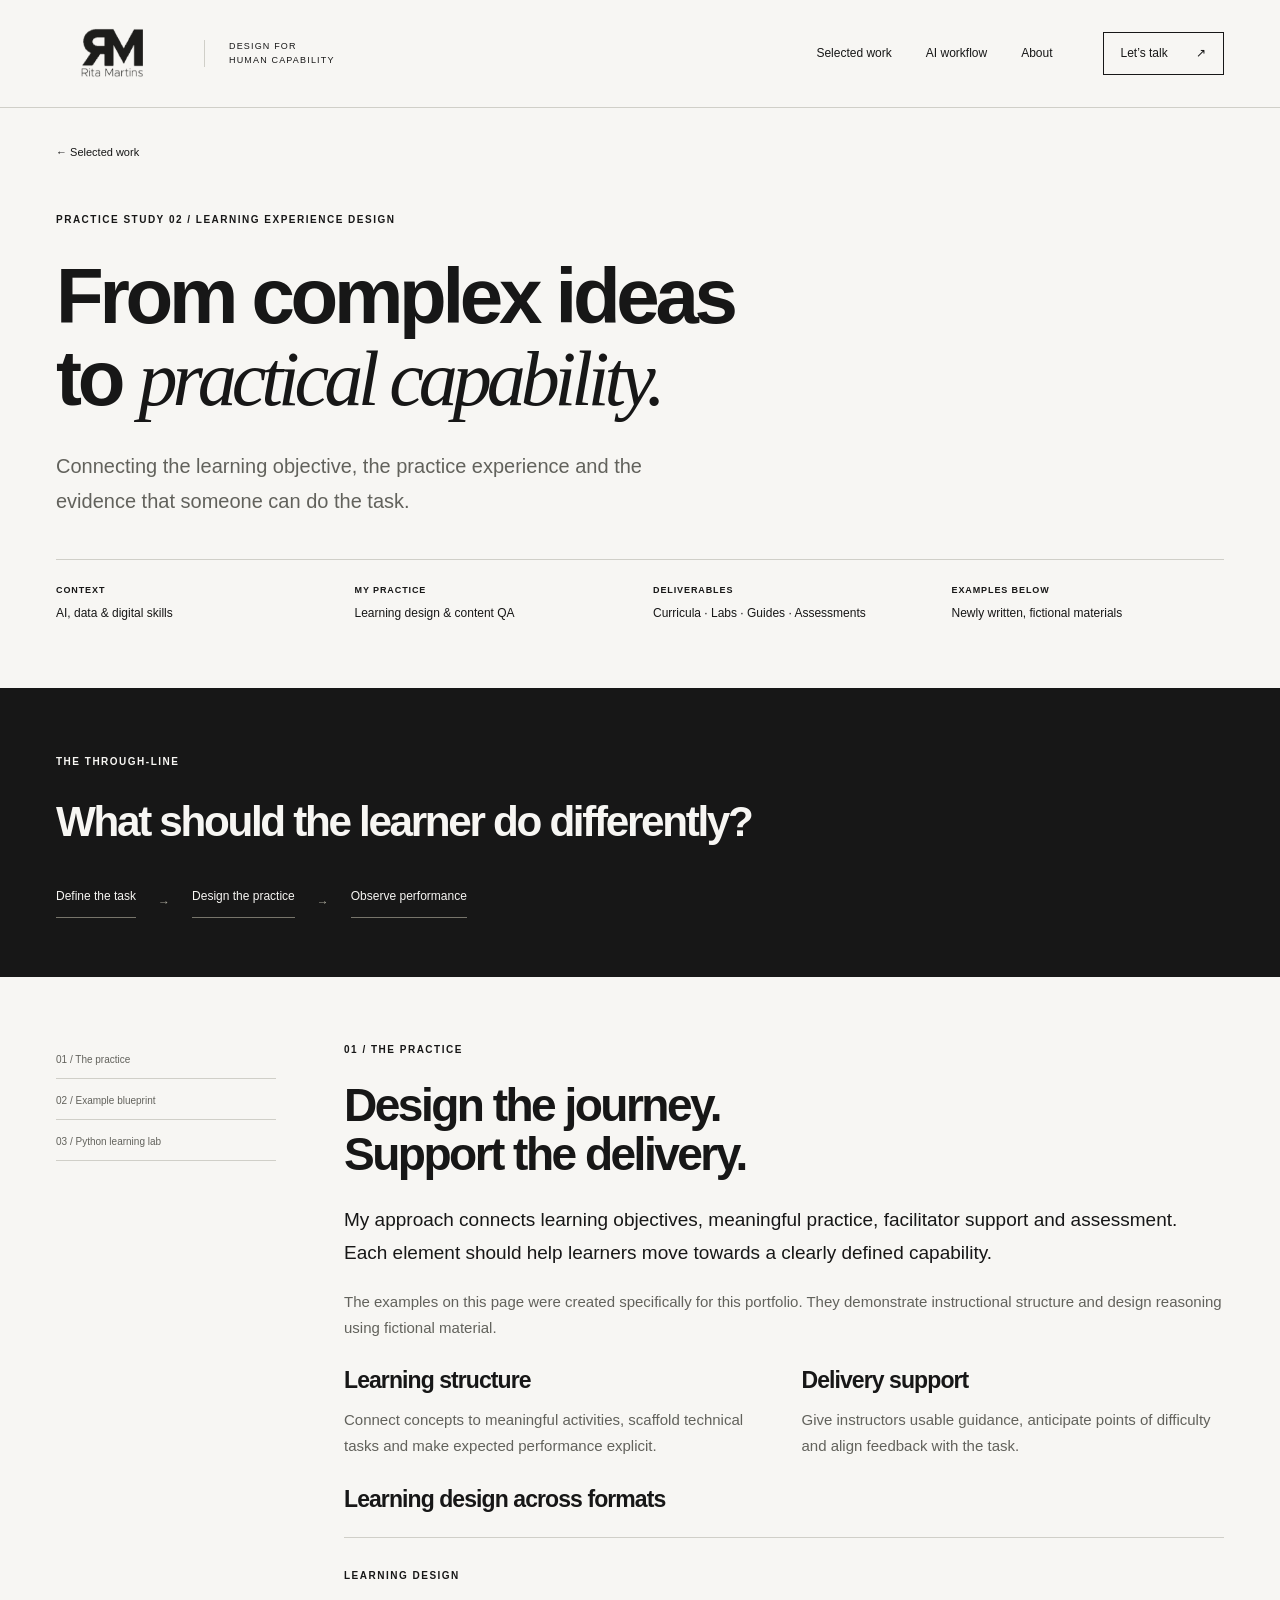
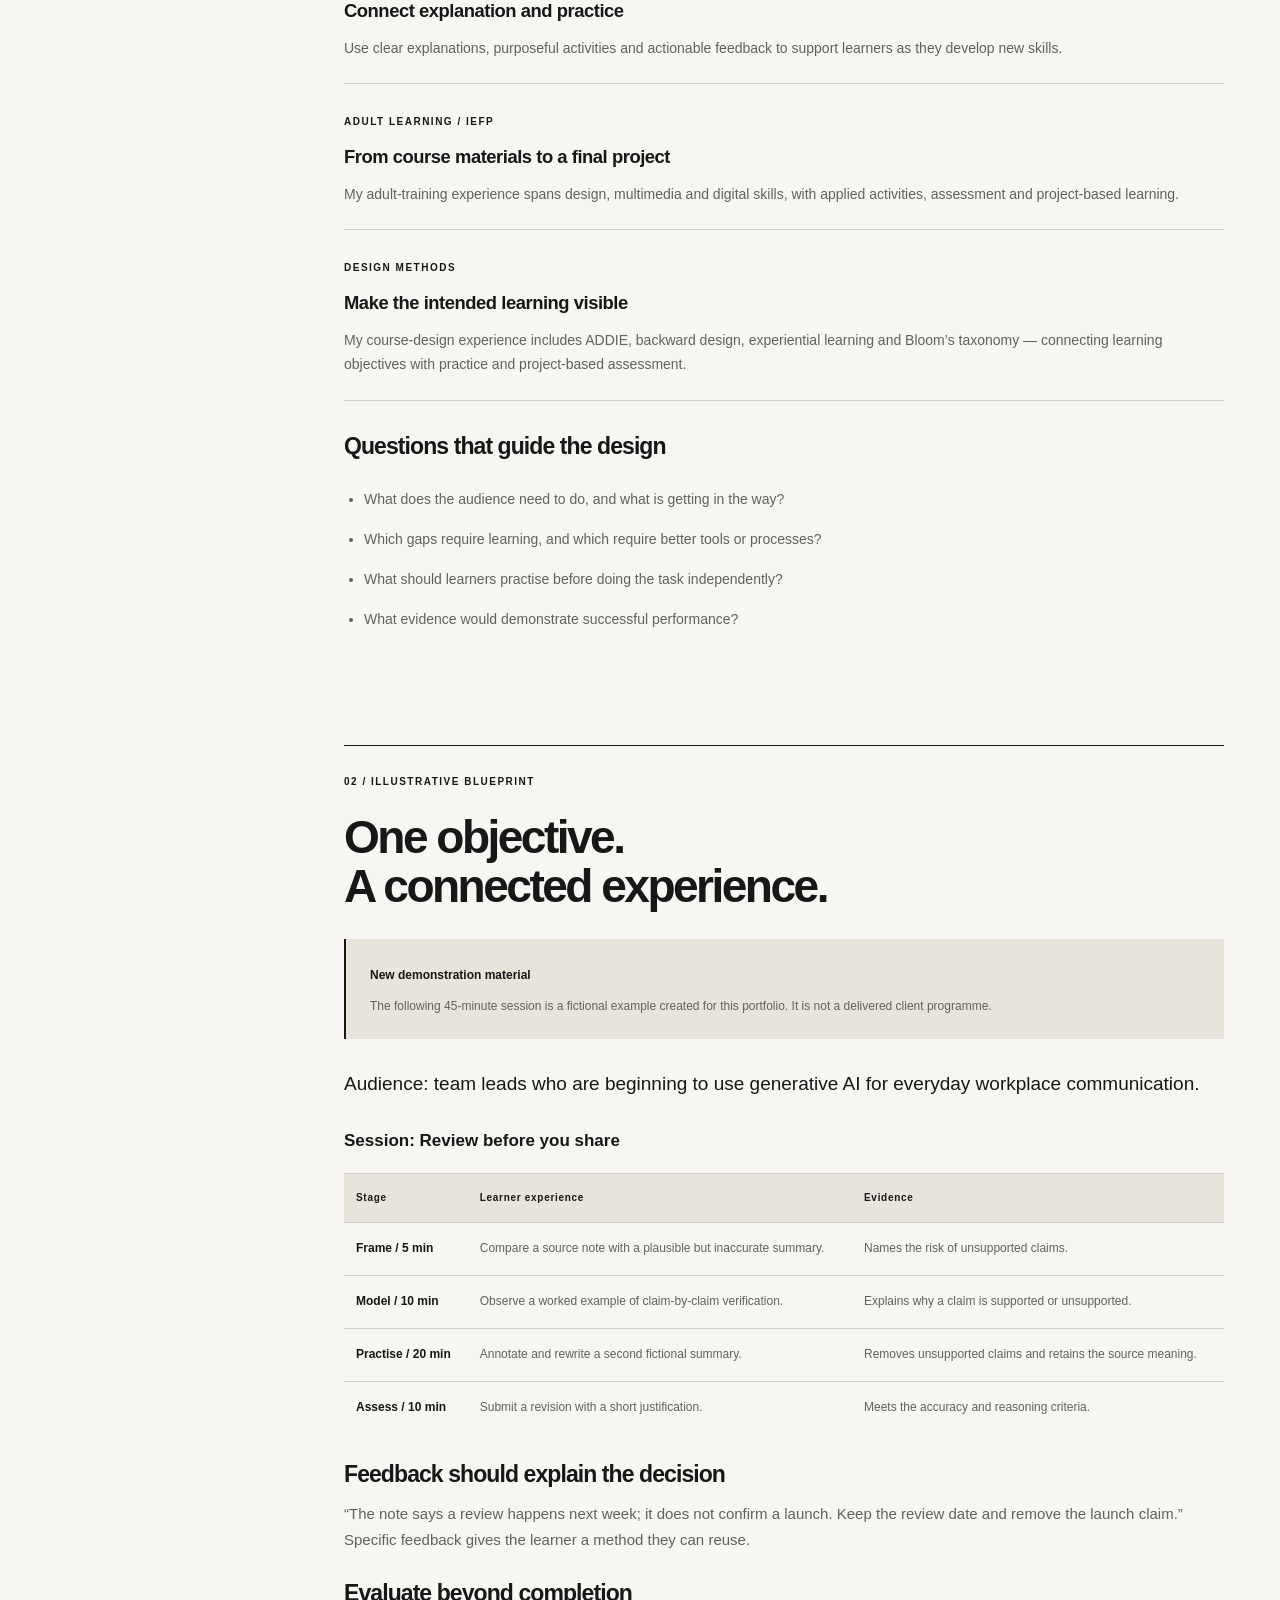
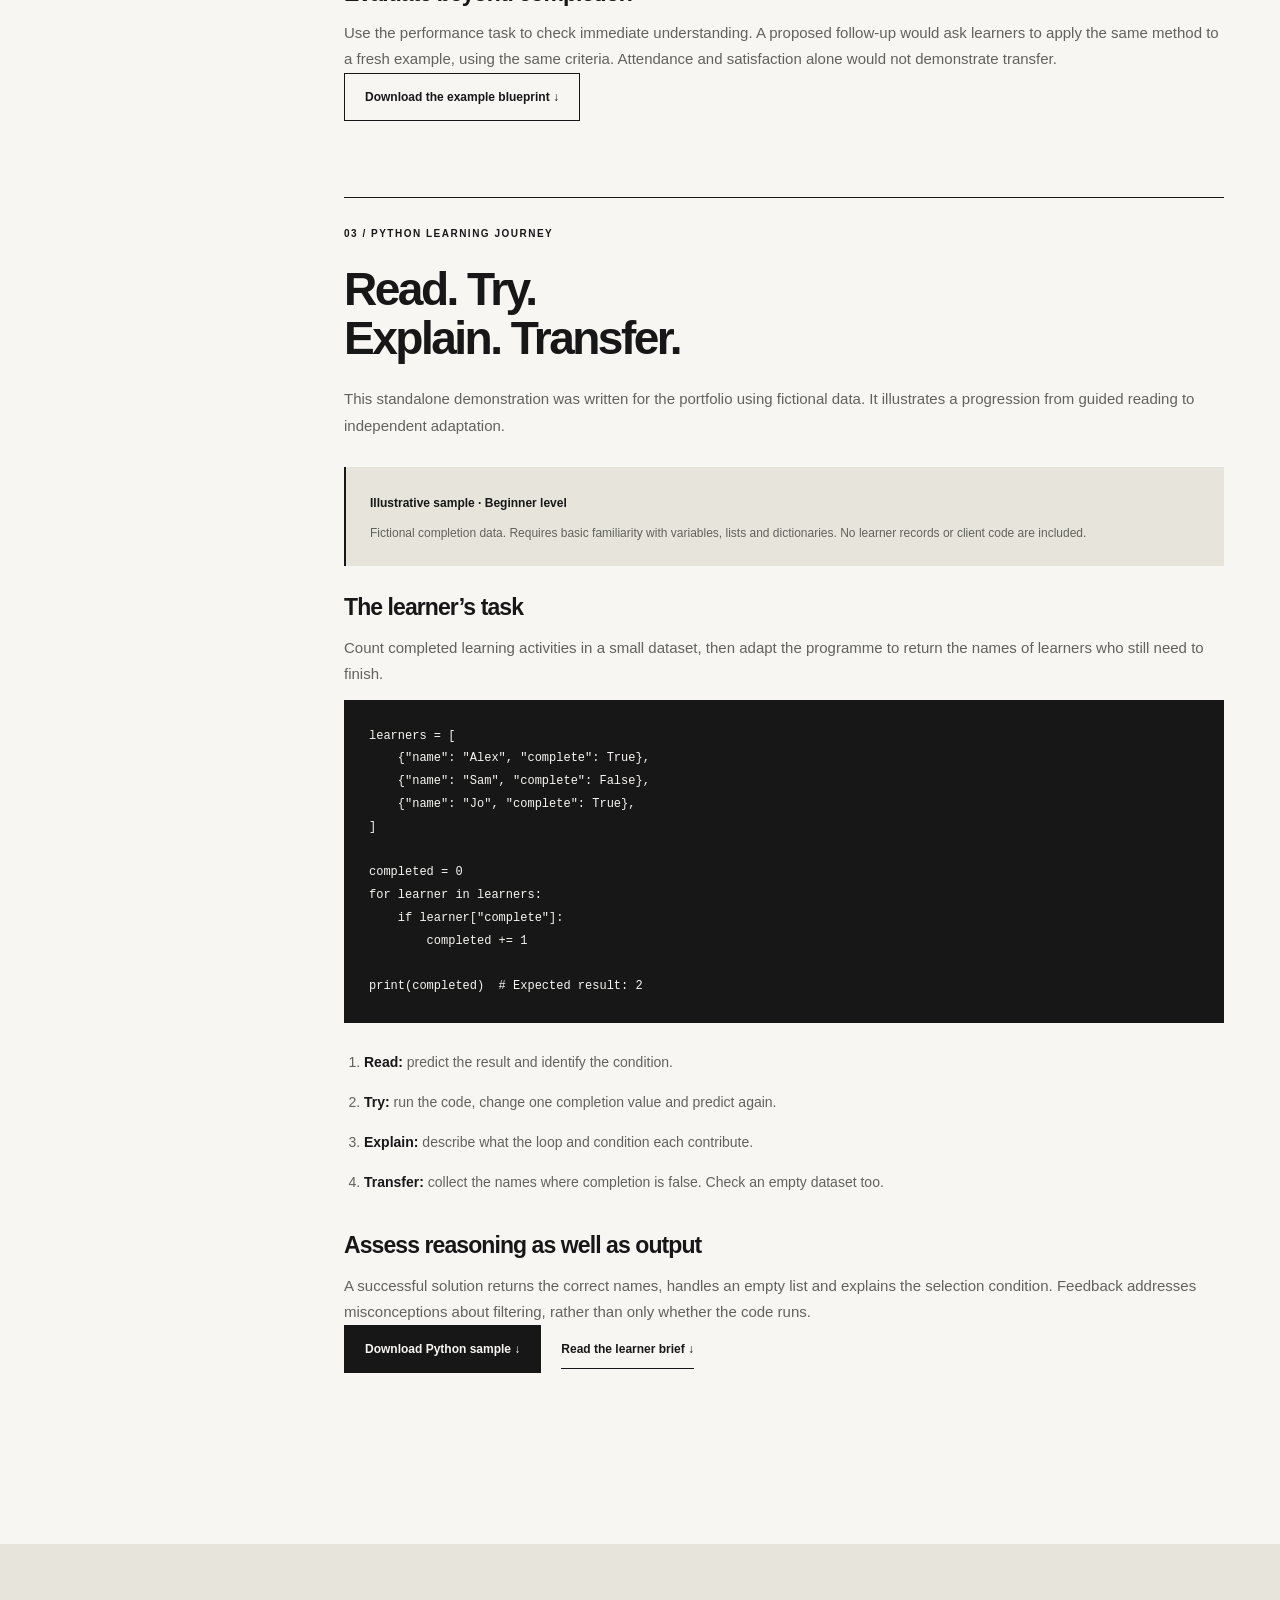
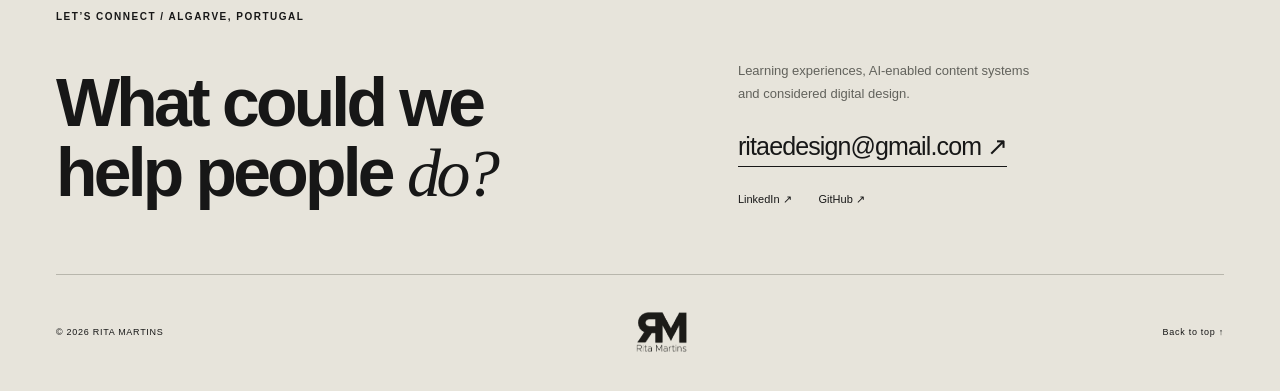
==== commit a704b097: "Remove course identifiers and client-linked project details" ====
--- a/learning-design.html
+++ b/learning-design.html
@@ -3,8 +3,8 @@
 <title>Learning experience design — Rita Martins</title><meta name="description" content="Rita Martins’ approach to AI and technical learning, with an illustrative learning blueprint and a practical Python lab."><meta name="theme-color" content="#f7f6f3">
 <meta property="og:type" content="website"><meta property="og:title" content="Learning experience design — Rita Martins"><meta property="og:description" content="Rita Martins’ approach to AI and technical learning, with an illustrative learning blueprint and a practical Python lab."><link rel="icon" type="image/png" href="assets/rm-logo.png"><link rel="stylesheet" href="styles.css"><script src="script.js" defer></script><link rel="canonical" href="https://ritelian.github.io/rita-agentic-portfolio/learning-design.html"><meta property="og:url" content="https://ritelian.github.io/rita-agentic-portfolio/learning-design.html"><meta property="og:image" content="https://ritelian.github.io/rita-agentic-portfolio/assets/rita-portrait.jpg"><meta property="og:image:alt" content="Rita Martins, designer and educator"></head>
 <body><a class="skip" href="#main">Skip to content</a><header class="header"><a class="brand" href="index.html" aria-label="Rita Martins home"><img src="assets/rm-logo.png" width="176" height="106" alt="RM — Rita Martins"></a><span class="header-note">DESIGN FOR<br>HUMAN CAPABILITY</span><button class="menu-toggle" hidden aria-expanded="false" aria-controls="navigation">Menu +</button><nav id="navigation" aria-label="Primary"><a href="index.html#work">Selected work</a><a href="workflow.html">AI workflow</a><a href="index.html#about">About</a><a class="nav-contact" href="#contact">Let’s talk <span aria-hidden="true">↗</span></a></nav></header>
-<main id="main"><div class="wrap"><a class="breadcrumb" href="index.html#work">← Selected work</a><section class="case-hero"><div class="kicker">PRACTICE STUDY 02 / LEARNING EXPERIENCE DESIGN</div><h1>From complex ideas<br>to <em>practical capability.</em></h1><p class="case-deck">Connecting the learning objective, the practice experience and the evidence that someone can do the task.</p><dl class="case-meta"><div><dt>CONTEXT</dt><dd>AI, data &amp; digital skills</dd></div><div><dt>MY PRACTICE</dt><dd>Learning design &amp; content QA</dd></div><div><dt>DELIVERABLES</dt><dd>Curricula · Labs · Guides · Assessments</dd></div><div><dt>EXAMPLES BELOW</dt><dd>Newly written, fictional materials</dd></div></dl></section></div><section class="case-banner"><div class="wrap"><span class="kicker">THE THROUGH-LINE</span><h2>What should the learner do differently?</h2><div class="banner-flow"><span>Define the task</span><b aria-hidden="true">→</b><span>Design the practice</span><b aria-hidden="true">→</b><span>Observe performance</span></div></div></section><div class="wrap case-layout"><aside class="case-nav" aria-label="Practice study sections"><a href="#practice">01 / The practice</a><a href="#blueprint">02 / Example blueprint</a><a href="#python">03 / Python learning lab</a></aside><div class="case-content"><section id="practice"><div class="kicker">01 / THE PRACTICE</div><h2>Design the journey.<br>Support the delivery.</h2><p class="lead">As a contracted AI Learning Experience Designer, I develop and quality-assure AI, data and digital-skills curricula for international enterprise and public-sector programmes — including instructor guides, practical labs, assessments and video learning materials.</p><p>I translate requirements from subject-matter experts and global learning teams into learning objectives, structured journeys and applied scenarios for professionals with different technical backgrounds. My work includes end-to-end Python course materials and GitHub-managed resources. This overview describes the approach without reproducing client course content.</p><div class="two-col"><article><h3>Learning structure</h3><p>Connect concepts to meaningful activities, scaffold technical tasks and make expected performance explicit.</p></article><article><h3>Delivery support</h3><p>Give instructors usable guidance, anticipate points of difficulty and align feedback with the task.</p></article></div><h3>Learning design across formats</h3><div class="practice-record"><article><span class="kicker">AI EDUCATION / INSTRUCTOR-LED</span><h4>AI GEN for Beginners</h4><p>A four-session programme introducing professionals to generative AI tools and ethical practices. I designed and facilitated the programme, developing lesson plans, slides, hands-on labs, facilitator guides and learner assessments.</p></article><article><span class="kicker">ADULT LEARNING / IEFP</span><h4>From course materials to a final project</h4><p>I designed and delivered learning in design, multimedia and digital skills, including a complete 50-hour online programme with applied activities, assessment and a final project.</p></article><article><span class="kicker">DESIGN METHODS</span><h4>Make the intended learning visible</h4><p>My course-design experience includes ADDIE, backward design, experiential learning and Bloom’s taxonomy — connecting learning objectives with practice and project-based assessment.</p></article></div><h3>Questions that guide the design</h3><ul class="clean-list"><li>What does the audience need to do, and what is getting in the way?</li><li>Which gaps require learning, and which require better tools or processes?</li><li>What should learners practise before doing the task independently?</li><li>What evidence would demonstrate successful performance?</li></ul></section><section id="blueprint"><div class="kicker">02 / ILLUSTRATIVE BLUEPRINT</div><h2>One objective.<br>A connected experience.</h2><div class="note"><strong>New demonstration material</strong><p>The following 45-minute session is a fictional example created for this portfolio. It is not a delivered client programme.</p></div><p class="lead">Audience: team leads who are beginning to use generative AI for everyday workplace communication.</p><div class="blueprint-table"><table><caption>Session: Review before you share</caption><thead><tr><th scope="col">Stage</th><th scope="col">Learner experience</th><th scope="col">Evidence</th></tr></thead><tbody><tr><th scope="row">Frame / 5 min</th><td>Compare a source note with a plausible but inaccurate summary.</td><td>Names the risk of unsupported claims.</td></tr><tr><th scope="row">Model / 10 min</th><td>Observe a worked example of claim-by-claim verification.</td><td>Explains why a claim is supported or unsupported.</td></tr><tr><th scope="row">Practise / 20 min</th><td>Annotate and rewrite a second fictional summary.</td><td>Removes unsupported claims and retains the source meaning.</td></tr><tr><th scope="row">Assess / 10 min</th><td>Submit a revision with a short justification.</td><td>Meets the accuracy and reasoning criteria.</td></tr></tbody></table></div><h3>Feedback should explain the decision</h3><p>“The note says a review happens next week; it does not confirm a launch. Keep the review date and remove the launch claim.” Specific feedback gives the learner a method they can reuse.</p><h3>Evaluate beyond completion</h3><p>Use the performance task to check immediate understanding. A proposed follow-up would ask learners to apply the same method to a fresh example, using the same criteria. Attendance and satisfaction alone would not demonstrate transfer.</p><a class="button secondary" href="samples/ai-learning-blueprint.md" download>Download the example blueprint ↓</a></section>
-<section id="python"><div class="kicker">03 / PYTHON LEARNING JOURNEY</div><h2>Read. Try.<br>Explain. Transfer.</h2><p>I developed end-to-end learning materials for a Python course, including practical coding activities and GitHub-managed resources. This small, newly written lab illustrates a progression from guided reading to independent adaptation.</p><div class="note"><strong>Illustrative sample · Beginner level</strong><p>Fictional completion data. Requires basic familiarity with variables, lists and dictionaries. No learner records or client code are included.</p></div><h3>The learner’s task</h3><p>Count completed learning activities in a small dataset, then adapt the programme to return the names of learners who still need to finish.</p><pre class="terminal"><code>learners = [
+<main id="main"><div class="wrap"><a class="breadcrumb" href="index.html#work">← Selected work</a><section class="case-hero"><div class="kicker">PRACTICE STUDY 02 / LEARNING EXPERIENCE DESIGN</div><h1>From complex ideas<br>to <em>practical capability.</em></h1><p class="case-deck">Connecting the learning objective, the practice experience and the evidence that someone can do the task.</p><dl class="case-meta"><div><dt>CONTEXT</dt><dd>AI, data &amp; digital skills</dd></div><div><dt>MY PRACTICE</dt><dd>Learning design &amp; content QA</dd></div><div><dt>DELIVERABLES</dt><dd>Curricula · Labs · Guides · Assessments</dd></div><div><dt>EXAMPLES BELOW</dt><dd>Newly written, fictional materials</dd></div></dl></section></div><section class="case-banner"><div class="wrap"><span class="kicker">THE THROUGH-LINE</span><h2>What should the learner do differently?</h2><div class="banner-flow"><span>Define the task</span><b aria-hidden="true">→</b><span>Design the practice</span><b aria-hidden="true">→</b><span>Observe performance</span></div></div></section><div class="wrap case-layout"><aside class="case-nav" aria-label="Practice study sections"><a href="#practice">01 / The practice</a><a href="#blueprint">02 / Example blueprint</a><a href="#python">03 / Python learning lab</a></aside><div class="case-content"><section id="practice"><div class="kicker">01 / THE PRACTICE</div><h2>Design the journey.<br>Support the delivery.</h2><p class="lead">My approach connects learning objectives, meaningful practice, facilitator support and assessment. Each element should help learners move towards a clearly defined capability.</p><p>The examples on this page were created specifically for this portfolio. They demonstrate instructional structure and design reasoning using fictional material.</p><div class="two-col"><article><h3>Learning structure</h3><p>Connect concepts to meaningful activities, scaffold technical tasks and make expected performance explicit.</p></article><article><h3>Delivery support</h3><p>Give instructors usable guidance, anticipate points of difficulty and align feedback with the task.</p></article></div><h3>Learning design across formats</h3><div class="practice-record"><article><span class="kicker">LEARNING DESIGN</span><h4>Connect explanation and practice</h4><p>Use clear explanations, purposeful activities and actionable feedback to support learners as they develop new skills.</p></article><article><span class="kicker">ADULT LEARNING / IEFP</span><h4>From course materials to a final project</h4><p>My adult-training experience spans design, multimedia and digital skills, with applied activities, assessment and project-based learning.</p></article><article><span class="kicker">DESIGN METHODS</span><h4>Make the intended learning visible</h4><p>My course-design experience includes ADDIE, backward design, experiential learning and Bloom’s taxonomy — connecting learning objectives with practice and project-based assessment.</p></article></div><h3>Questions that guide the design</h3><ul class="clean-list"><li>What does the audience need to do, and what is getting in the way?</li><li>Which gaps require learning, and which require better tools or processes?</li><li>What should learners practise before doing the task independently?</li><li>What evidence would demonstrate successful performance?</li></ul></section><section id="blueprint"><div class="kicker">02 / ILLUSTRATIVE BLUEPRINT</div><h2>One objective.<br>A connected experience.</h2><div class="note"><strong>New demonstration material</strong><p>The following 45-minute session is a fictional example created for this portfolio. It is not a delivered client programme.</p></div><p class="lead">Audience: team leads who are beginning to use generative AI for everyday workplace communication.</p><div class="blueprint-table"><table><caption>Session: Review before you share</caption><thead><tr><th scope="col">Stage</th><th scope="col">Learner experience</th><th scope="col">Evidence</th></tr></thead><tbody><tr><th scope="row">Frame / 5 min</th><td>Compare a source note with a plausible but inaccurate summary.</td><td>Names the risk of unsupported claims.</td></tr><tr><th scope="row">Model / 10 min</th><td>Observe a worked example of claim-by-claim verification.</td><td>Explains why a claim is supported or unsupported.</td></tr><tr><th scope="row">Practise / 20 min</th><td>Annotate and rewrite a second fictional summary.</td><td>Removes unsupported claims and retains the source meaning.</td></tr><tr><th scope="row">Assess / 10 min</th><td>Submit a revision with a short justification.</td><td>Meets the accuracy and reasoning criteria.</td></tr></tbody></table></div><h3>Feedback should explain the decision</h3><p>“The note says a review happens next week; it does not confirm a launch. Keep the review date and remove the launch claim.” Specific feedback gives the learner a method they can reuse.</p><h3>Evaluate beyond completion</h3><p>Use the performance task to check immediate understanding. A proposed follow-up would ask learners to apply the same method to a fresh example, using the same criteria. Attendance and satisfaction alone would not demonstrate transfer.</p><a class="button secondary" href="samples/ai-learning-blueprint.md" download>Download the example blueprint ↓</a></section>
+<section id="python"><div class="kicker">03 / PYTHON LEARNING JOURNEY</div><h2>Read. Try.<br>Explain. Transfer.</h2><p>This standalone demonstration was written for the portfolio using fictional data. It illustrates a progression from guided reading to independent adaptation.</p><div class="note"><strong>Illustrative sample · Beginner level</strong><p>Fictional completion data. Requires basic familiarity with variables, lists and dictionaries. No learner records or client code are included.</p></div><h3>The learner’s task</h3><p>Count completed learning activities in a small dataset, then adapt the programme to return the names of learners who still need to finish.</p><pre class="terminal"><code>learners = [
     {"name": "Alex", "complete": True},
     {"name": "Sam", "complete": False},
     {"name": "Jo", "complete": True},
